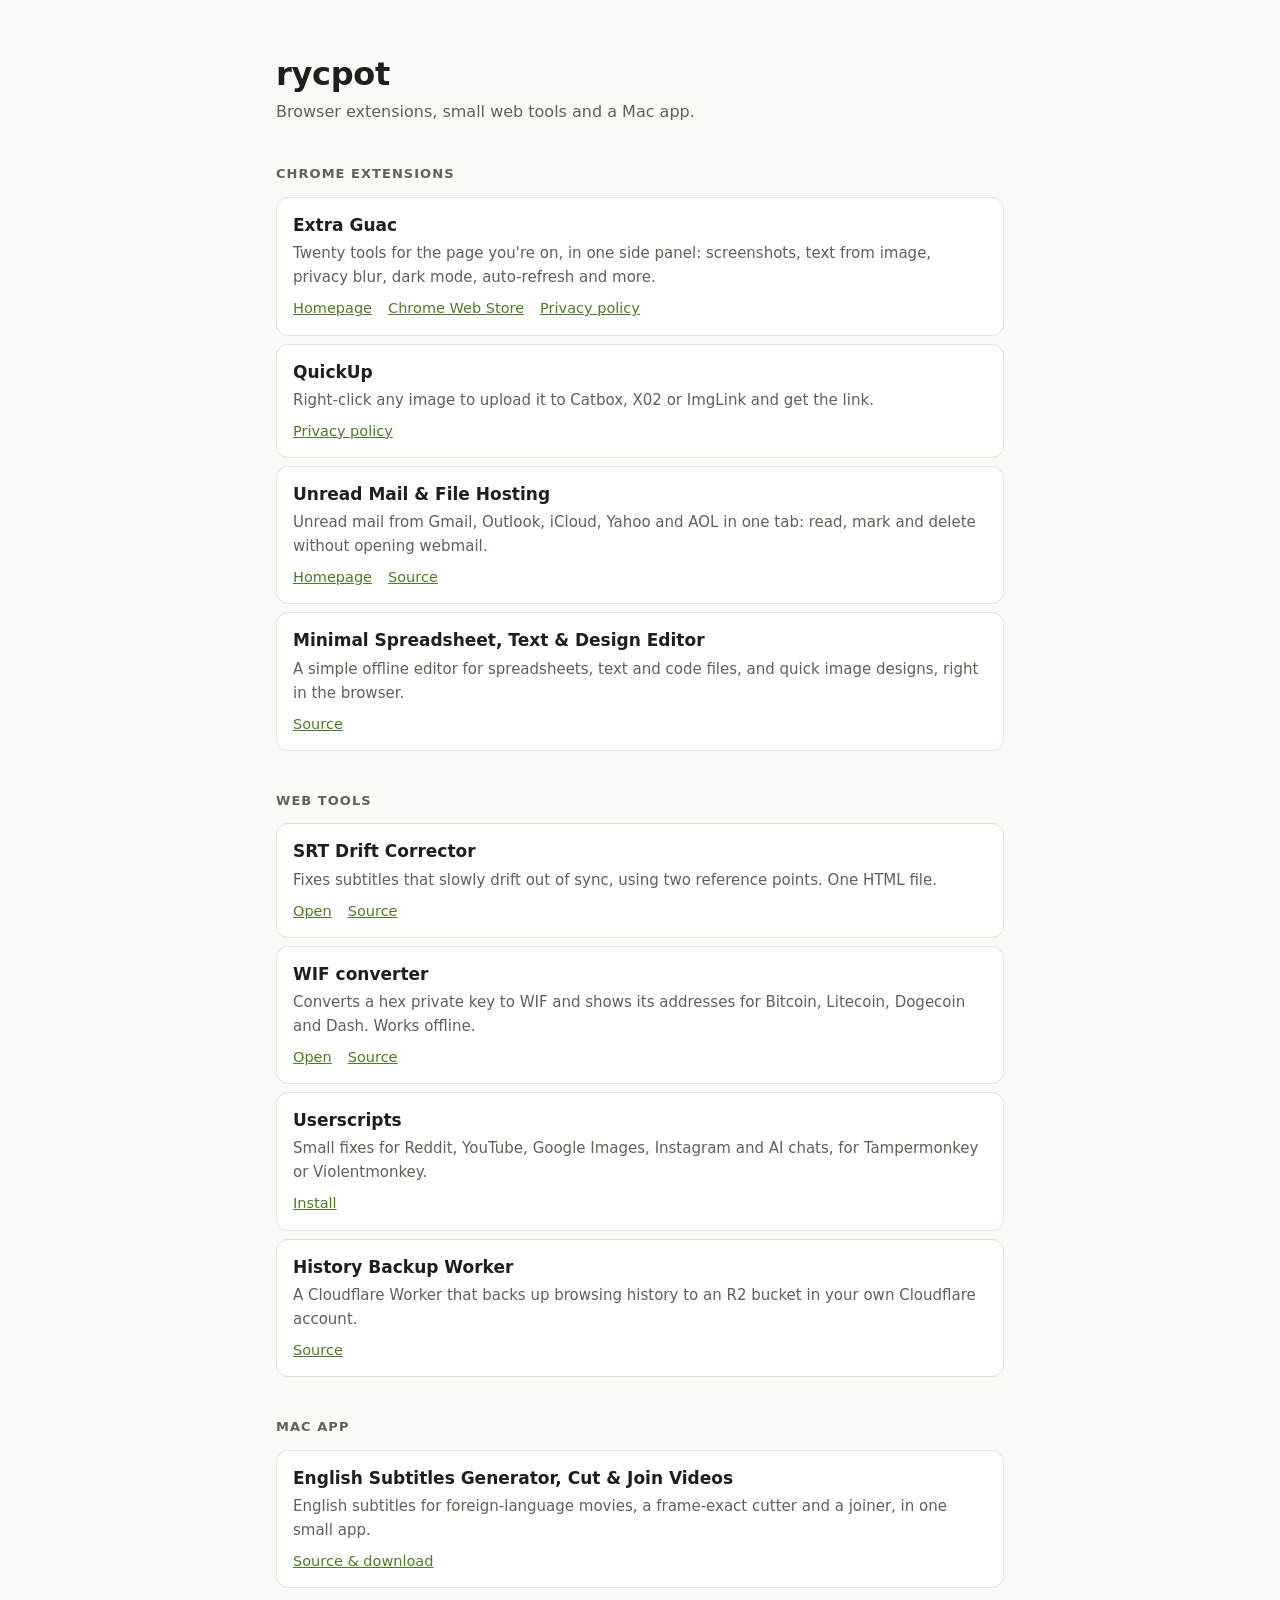
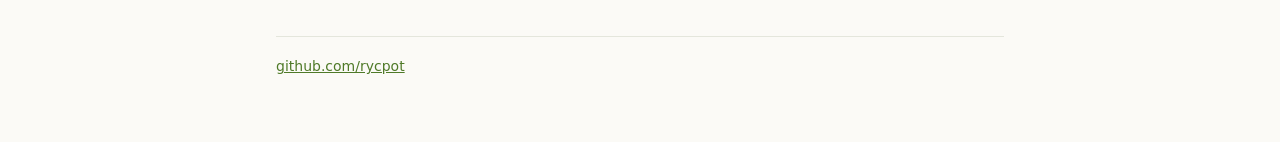
==== index.html @ 49aeb798 "Add site index listing public projects Co-Authored-By: Claude Opus 5.5 <noreply@anthropic.com> Claud" ====
<!doctype html>
<html lang="en">
<head>
  <meta charset="utf-8">
  <meta name="viewport" content="width=device-width, initial-scale=1">
  <title>rycpot</title>
  <meta name="description" content="Browser extensions, small web tools and a Mac app by rycpot.">
  <style>
    :root { --bg: #fbfaf6; --card: #ffffff; --text: #1d1f1a; --muted: #5d6356; --line: #e4e6dc; --accent: #4f7a28; }
    @media (prefers-color-scheme: dark) {
      :root { --bg: #121411; --card: #1a1d18; --text: #e9ece4; --muted: #a2a99a; --line: #2b3027; --accent: #a4d46a; }
    }
    * { box-sizing: border-box; }
    body { margin: 0; background: var(--bg); color: var(--text); font: 16px/1.6 system-ui, -apple-system, "Segoe UI", Roboto, sans-serif; }
    main { max-width: 760px; margin: 0 auto; padding: 56px 16px 64px; }
    h1 { margin: 0; font-size: 32px; line-height: 1.15; letter-spacing: -.01em; }
    .intro { margin: 6px 0 0; color: var(--muted); }
    h2 { font-size: 13px; letter-spacing: .08em; text-transform: uppercase; color: var(--muted); margin: 40px 0 12px; }
    ul { list-style: none; padding: 0; margin: 0; display: grid; gap: 8px; }
    li { background: var(--card); border: 1px solid var(--line); border-radius: 12px; padding: 14px 16px; }
    li b { display: block; font-size: 17px; }
    li p { margin: 2px 0 8px; color: var(--muted); font-size: 15px; }
    .links { display: flex; flex-wrap: wrap; gap: 4px 16px; font-size: 14.5px; }
    a { color: var(--accent); }
    footer { margin-top: 48px; padding-top: 18px; border-top: 1px solid var(--line); color: var(--muted); font-size: 14px; }
  </style>
</head>
<body>
<main>
  <h1>rycpot</h1>
  <p class="intro">Browser extensions, small web tools and a Mac app.</p>

  <h2>Chrome extensions</h2>
  <ul>
    <li><b>Extra Guac</b>
      <p>Twenty tools for the page you're on, in one side panel: screenshots, text from image, privacy blur, dark mode, auto-refresh and more.</p>
      <div class="links"><a href="extra-guac/">Homepage</a><a href="https://chromewebstore.google.com/detail/extra-guac/kgaeicakljpjmpeacalbmfbcmlpploni">Chrome Web Store</a><a href="extra-guac/privacy">Privacy policy</a></div></li>
    <li><b>QuickUp</b>
      <p>Right-click any image to upload it to Catbox, X02 or ImgLink and get the link.</p>
      <div class="links"><a href="quickup">Privacy policy</a></div></li>
    <li><b>Unread Mail &amp; File Hosting</b>
      <p>Unread mail from Gmail, Outlook, iCloud, Yahoo and AOL in one tab: read, mark and delete without opening webmail.</p>
      <div class="links"><a href="Unread-Mail_File-Hosting/">Homepage</a><a href="https://github.com/rycpot/Unread-Mail_File-Hosting">Source</a></div></li>
    <li><b>Minimal Spreadsheet, Text &amp; Design Editor</b>
      <p>A simple offline editor for spreadsheets, text and code files, and quick image designs, right in the browser.</p>
      <div class="links"><a href="https://github.com/rycpot/Minimal-Spreadsheet-Text-Design-Editor">Source</a></div></li>
  </ul>

  <h2>Web tools</h2>
  <ul>
    <li><b>SRT Drift Corrector</b>
      <p>Fixes subtitles that slowly drift out of sync, using two reference points. One HTML file.</p>
      <div class="links"><a href="SRT-Drift-Corrector/">Open</a><a href="https://github.com/rycpot/SRT-Drift-Corrector">Source</a></div></li>
    <li><b>WIF converter</b>
      <p>Converts a hex private key to WIF and shows its addresses for Bitcoin, Litecoin, Dogecoin and Dash. Works offline.</p>
      <div class="links"><a href="wif-converter/">Open</a><a href="https://github.com/rycpot/wif-converter">Source</a></div></li>
    <li><b>Userscripts</b>
      <p>Small fixes for Reddit, YouTube, Google Images, Instagram and AI chats, for Tampermonkey or Violentmonkey.</p>
      <div class="links"><a href="https://github.com/rycpot/userscripts-public">Install</a></div></li>
    <li><b>History Backup Worker</b>
      <p>A Cloudflare Worker that backs up browsing history to an R2 bucket in your own Cloudflare account.</p>
      <div class="links"><a href="https://github.com/rycpot/history-backup-worker">Source</a></div></li>
  </ul>

  <h2>Mac app</h2>
  <ul>
    <li><b>English Subtitles Generator, Cut &amp; Join Videos</b>
      <p>English subtitles for foreign-language movies, a frame-exact cutter and a joiner, in one small app.</p>
      <div class="links"><a href="https://github.com/rycpot/english-subtitles-generator-cut-join-videos">Source &amp; download</a></div></li>
  </ul>

  <footer><a href="https://github.com/rycpot">github.com/rycpot</a></footer>
</main>
</body>
</html>
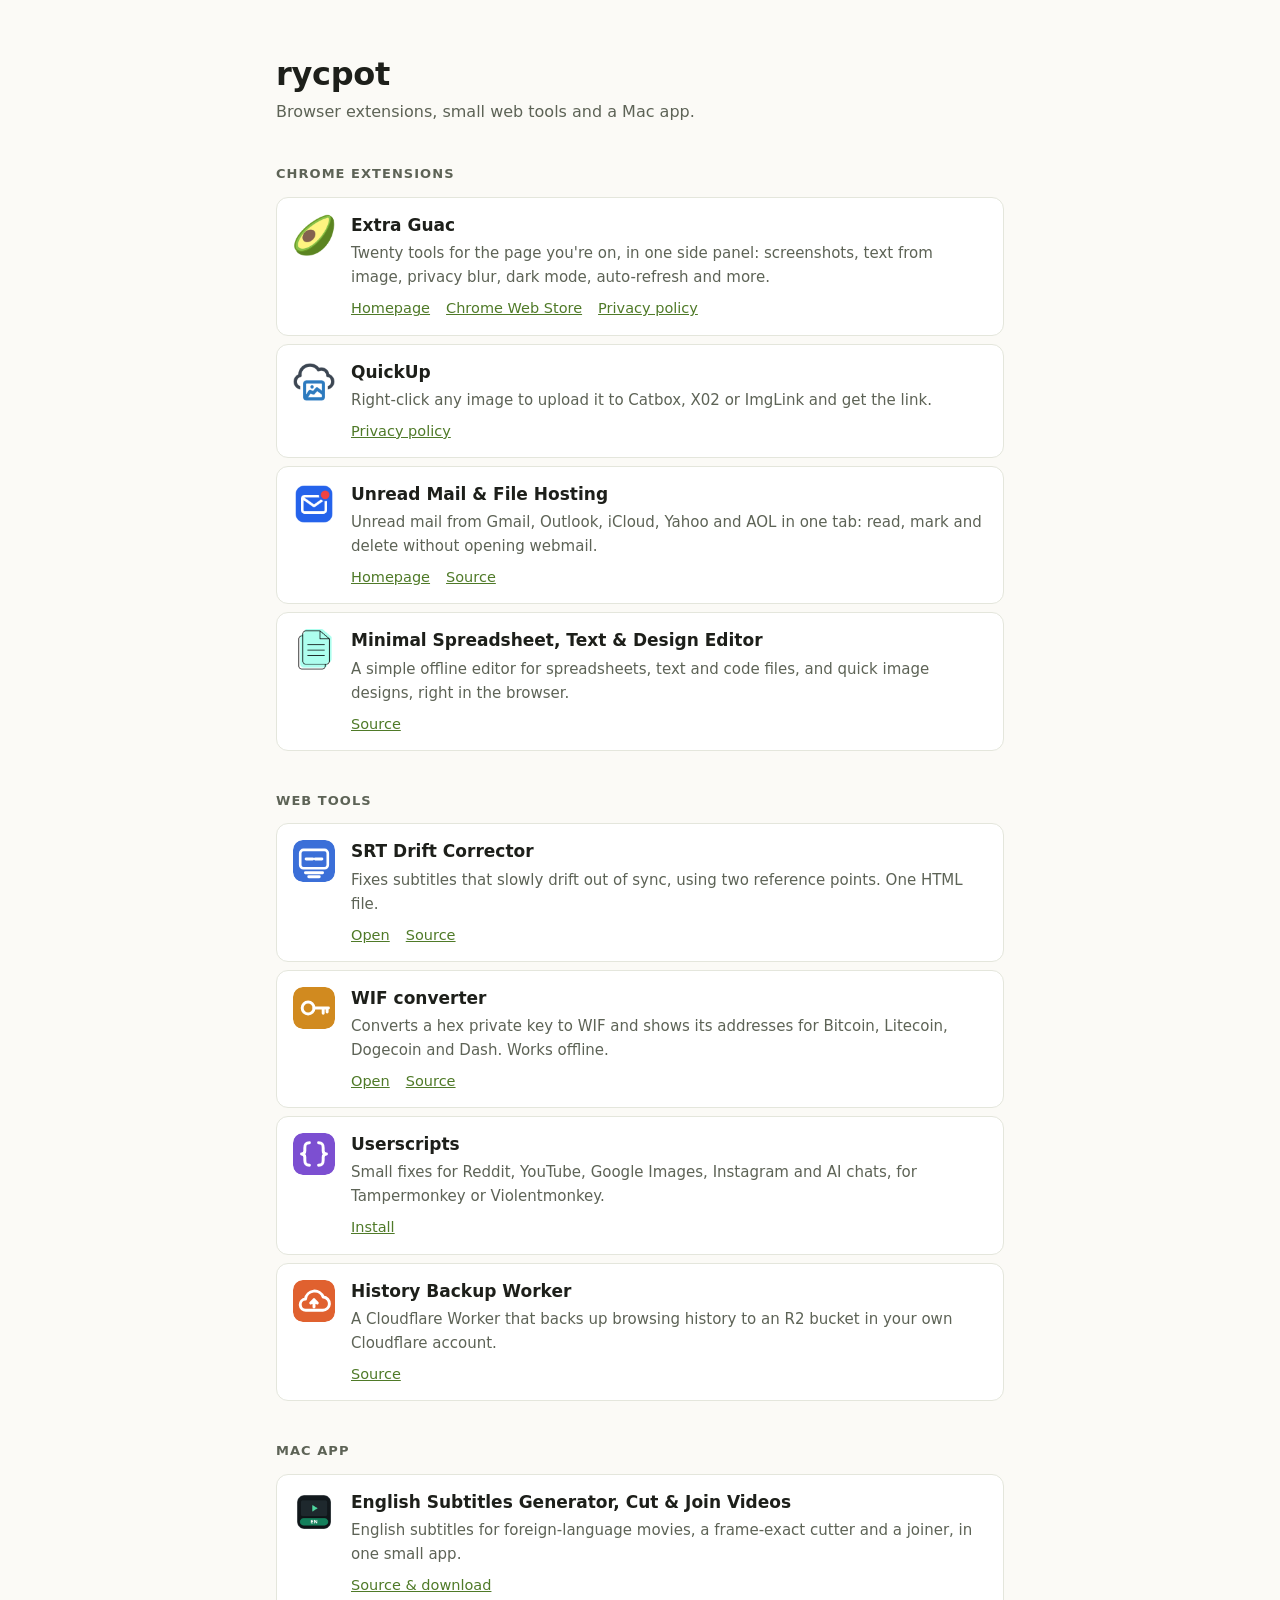
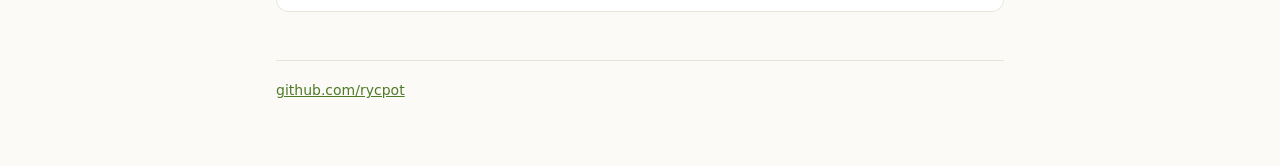
==== commit 4304626f: "Index: project icons and site favicon Co-Authored-By: Claude Opus 5.5 <noreply@anthropic.com> Claude" ====
--- a/index.html
+++ b/index.html
@@ -4,6 +4,7 @@
   <meta charset="utf-8">
   <meta name="viewport" content="width=device-width, initial-scale=1">
   <title>rycpot</title>
+  <link rel="icon" href="favicon.svg" type="image/svg+xml">
   <meta name="description" content="Browser extensions, small web tools and a Mac app by rycpot.">
   <style>
     :root { --bg: #fbfaf6; --card: #ffffff; --text: #1d1f1a; --muted: #5d6356; --line: #e4e6dc; --accent: #4f7a28; }
@@ -17,7 +18,8 @@
     .intro { margin: 6px 0 0; color: var(--muted); }
     h2 { font-size: 13px; letter-spacing: .08em; text-transform: uppercase; color: var(--muted); margin: 40px 0 12px; }
     ul { list-style: none; padding: 0; margin: 0; display: grid; gap: 8px; }
-    li { background: var(--card); border: 1px solid var(--line); border-radius: 12px; padding: 14px 16px; }
+    li { position: relative; background: var(--card); border: 1px solid var(--line); border-radius: 12px; padding: 14px 16px 14px 74px; min-height: 74px; }
+    li .ico { position: absolute; left: 16px; top: 16px; width: 42px; height: 42px; border-radius: 10px; object-fit: contain; }
     li b { display: block; font-size: 17px; }
     li p { margin: 2px 0 8px; color: var(--muted); font-size: 15px; }
     .links { display: flex; flex-wrap: wrap; gap: 4px 16px; font-size: 14.5px; }
@@ -32,44 +34,44 @@
 
   <h2>Chrome extensions</h2>
   <ul>
-    <li><b>Extra Guac</b>
+    <li><img class="ico" src="extra-guac/icon.png" alt="" width="42" height="42"><b>Extra Guac</b>
       <p>Twenty tools for the page you're on, in one side panel: screenshots, text from image, privacy blur, dark mode, auto-refresh and more.</p>
-      <div class="links"><a href="extra-guac/">Homepage</a><a href="https://chromewebstore.google.com/detail/extra-guac/kgaeicakljpjmpeacalbmfbcmlpploni">Chrome Web Store</a><a href="extra-guac/privacy">Privacy policy</a></div></li>
-    <li><b>QuickUp</b>
+      <div class="links"><a target="_blank" rel="noopener" href="extra-guac/">Homepage</a><a target="_blank" rel="noopener" href="https://chromewebstore.google.com/detail/extra-guac/kgaeicakljpjmpeacalbmfbcmlpploni">Chrome Web Store</a><a target="_blank" rel="noopener" href="extra-guac/privacy">Privacy policy</a></div></li>
+    <li><img class="ico" src="icons/quickup.png" alt="" width="42" height="42"><b>QuickUp</b>
       <p>Right-click any image to upload it to Catbox, X02 or ImgLink and get the link.</p>
-      <div class="links"><a href="quickup">Privacy policy</a></div></li>
-    <li><b>Unread Mail &amp; File Hosting</b>
+      <div class="links"><a target="_blank" rel="noopener" href="quickup">Privacy policy</a></div></li>
+    <li><img class="ico" src="icons/unread-mail.png" alt="" width="42" height="42"><b>Unread Mail &amp; File Hosting</b>
       <p>Unread mail from Gmail, Outlook, iCloud, Yahoo and AOL in one tab: read, mark and delete without opening webmail.</p>
-      <div class="links"><a href="Unread-Mail_File-Hosting/">Homepage</a><a href="https://github.com/rycpot/Unread-Mail_File-Hosting">Source</a></div></li>
-    <li><b>Minimal Spreadsheet, Text &amp; Design Editor</b>
+      <div class="links"><a target="_blank" rel="noopener" href="Unread-Mail_File-Hosting/">Homepage</a><a target="_blank" rel="noopener" href="https://github.com/rycpot/Unread-Mail_File-Hosting">Source</a></div></li>
+    <li><img class="ico" src="icons/minimal-editor.png" alt="" width="42" height="42"><b>Minimal Spreadsheet, Text &amp; Design Editor</b>
       <p>A simple offline editor for spreadsheets, text and code files, and quick image designs, right in the browser.</p>
-      <div class="links"><a href="https://github.com/rycpot/Minimal-Spreadsheet-Text-Design-Editor">Source</a></div></li>
+      <div class="links"><a target="_blank" rel="noopener" href="https://github.com/rycpot/Minimal-Spreadsheet-Text-Design-Editor">Source</a></div></li>
   </ul>
 
   <h2>Web tools</h2>
   <ul>
-    <li><b>SRT Drift Corrector</b>
+    <li><img class="ico" src="icons/srt-drift.svg" alt="" width="42" height="42"><b>SRT Drift Corrector</b>
       <p>Fixes subtitles that slowly drift out of sync, using two reference points. One HTML file.</p>
-      <div class="links"><a href="SRT-Drift-Corrector/">Open</a><a href="https://github.com/rycpot/SRT-Drift-Corrector">Source</a></div></li>
-    <li><b>WIF converter</b>
+      <div class="links"><a target="_blank" rel="noopener" href="SRT-Drift-Corrector/">Open</a><a target="_blank" rel="noopener" href="https://github.com/rycpot/SRT-Drift-Corrector">Source</a></div></li>
+    <li><img class="ico" src="icons/wif-converter.svg" alt="" width="42" height="42"><b>WIF converter</b>
       <p>Converts a hex private key to WIF and shows its addresses for Bitcoin, Litecoin, Dogecoin and Dash. Works offline.</p>
-      <div class="links"><a href="wif-converter/">Open</a><a href="https://github.com/rycpot/wif-converter">Source</a></div></li>
-    <li><b>Userscripts</b>
+      <div class="links"><a target="_blank" rel="noopener" href="wif-converter/">Open</a><a target="_blank" rel="noopener" href="https://github.com/rycpot/wif-converter">Source</a></div></li>
+    <li><img class="ico" src="icons/userscripts.svg" alt="" width="42" height="42"><b>Userscripts</b>
       <p>Small fixes for Reddit, YouTube, Google Images, Instagram and AI chats, for Tampermonkey or Violentmonkey.</p>
-      <div class="links"><a href="https://github.com/rycpot/userscripts-public">Install</a></div></li>
-    <li><b>History Backup Worker</b>
+      <div class="links"><a target="_blank" rel="noopener" href="https://github.com/rycpot/userscripts-public">Install</a></div></li>
+    <li><img class="ico" src="icons/history-worker.svg" alt="" width="42" height="42"><b>History Backup Worker</b>
       <p>A Cloudflare Worker that backs up browsing history to an R2 bucket in your own Cloudflare account.</p>
-      <div class="links"><a href="https://github.com/rycpot/history-backup-worker">Source</a></div></li>
+      <div class="links"><a target="_blank" rel="noopener" href="https://github.com/rycpot/history-backup-worker">Source</a></div></li>
   </ul>
 
   <h2>Mac app</h2>
   <ul>
-    <li><b>English Subtitles Generator, Cut &amp; Join Videos</b>
+    <li><img class="ico" src="icons/subtitles-mac.png" alt="" width="42" height="42"><b>English Subtitles Generator, Cut &amp; Join Videos</b>
       <p>English subtitles for foreign-language movies, a frame-exact cutter and a joiner, in one small app.</p>
-      <div class="links"><a href="https://github.com/rycpot/english-subtitles-generator-cut-join-videos">Source &amp; download</a></div></li>
+      <div class="links"><a target="_blank" rel="noopener" href="https://github.com/rycpot/english-subtitles-generator-cut-join-videos">Source &amp; download</a></div></li>
   </ul>
 
-  <footer><a href="https://github.com/rycpot">github.com/rycpot</a></footer>
+  <footer><a target="_blank" rel="noopener" href="https://github.com/rycpot">github.com/rycpot</a></footer>
 </main>
 </body>
 </html>
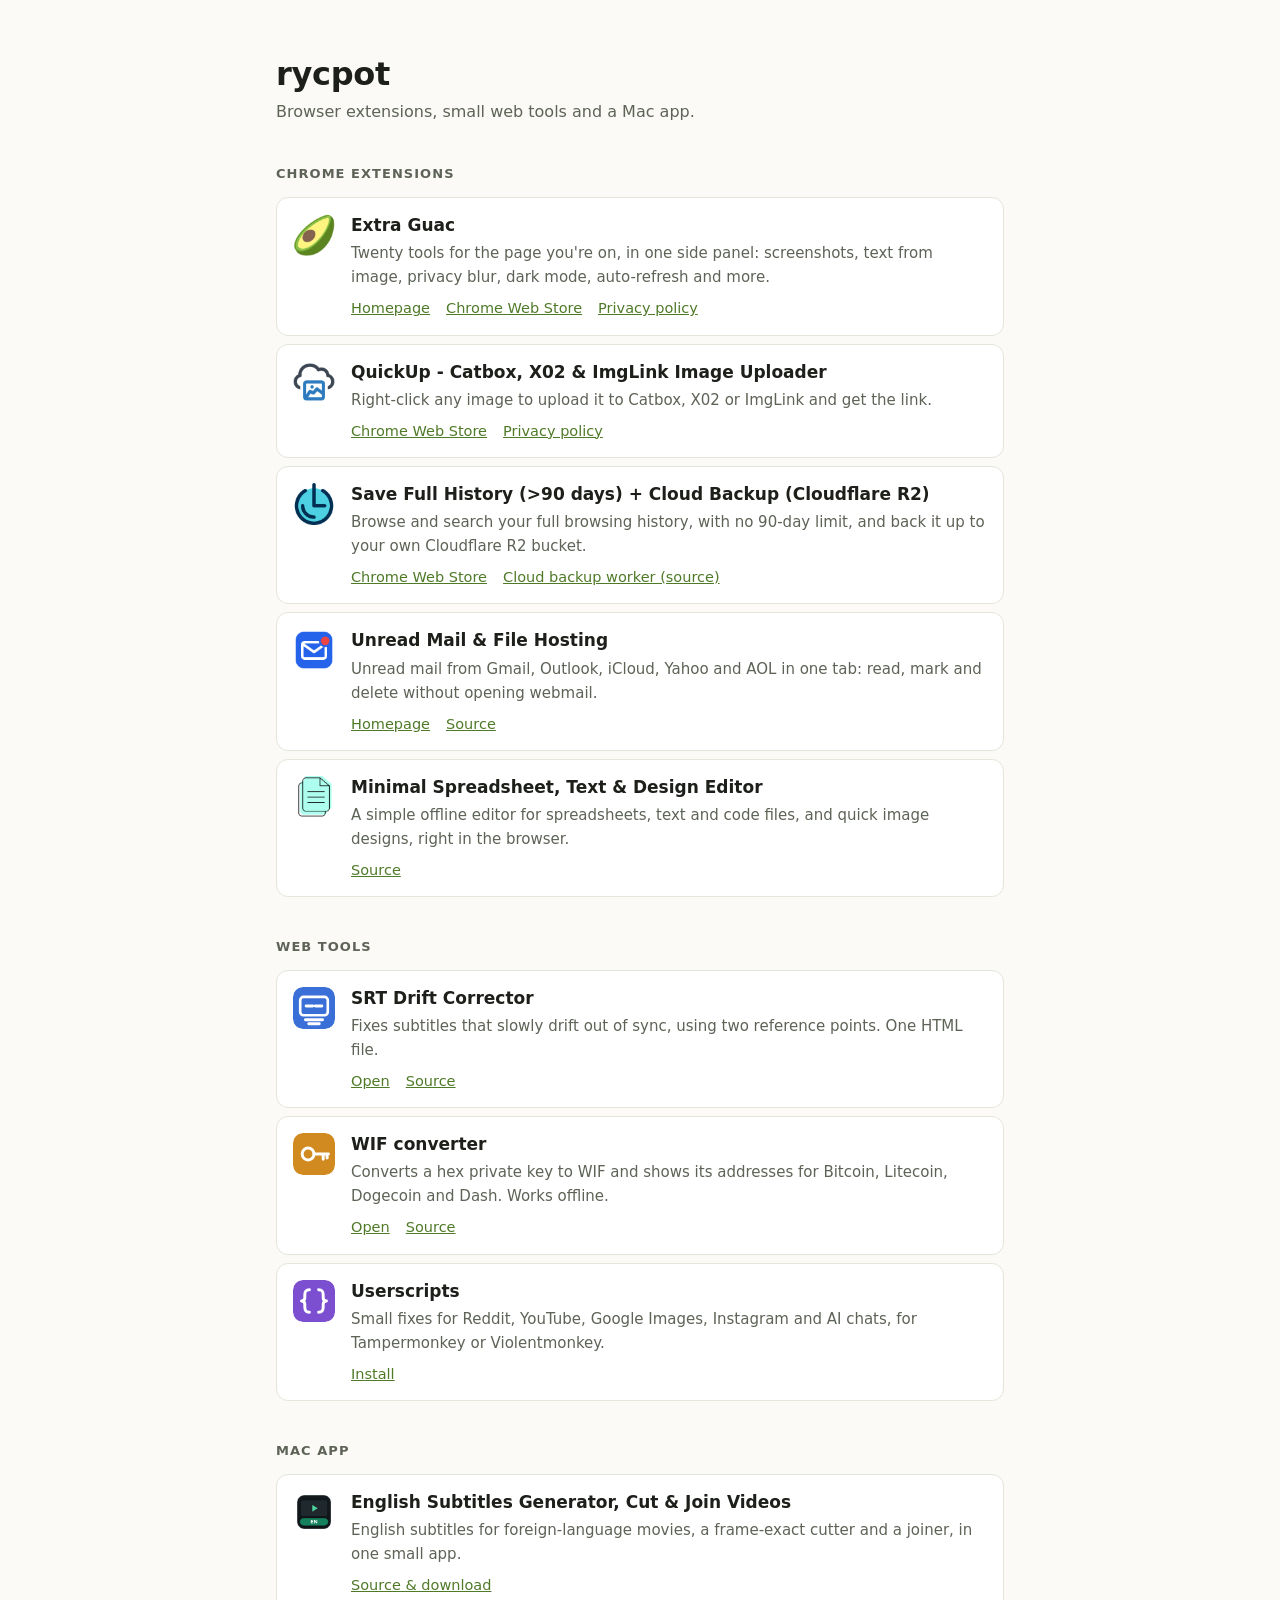
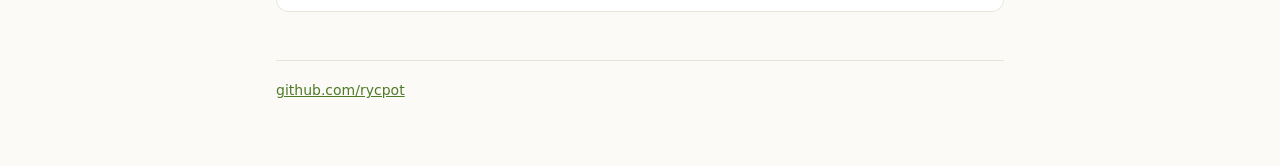
==== commit b40f7f86: "Index: Web Store links for QuickUp and Save Full History Co-Authored-By: Claude Opus 5.5 <noreply@an" ====
--- a/index.html
+++ b/index.html
@@ -37,9 +37,12 @@
     <li><img class="ico" src="extra-guac/icon.png" alt="" width="42" height="42"><b>Extra Guac</b>
       <p>Twenty tools for the page you're on, in one side panel: screenshots, text from image, privacy blur, dark mode, auto-refresh and more.</p>
       <div class="links"><a target="_blank" rel="noopener" href="extra-guac/">Homepage</a><a target="_blank" rel="noopener" href="https://chromewebstore.google.com/detail/extra-guac/kgaeicakljpjmpeacalbmfbcmlpploni">Chrome Web Store</a><a target="_blank" rel="noopener" href="extra-guac/privacy">Privacy policy</a></div></li>
-    <li><img class="ico" src="icons/quickup.png" alt="" width="42" height="42"><b>QuickUp</b>
+    <li><img class="ico" src="icons/quickup.png" alt="" width="42" height="42"><b>QuickUp - Catbox, X02 &amp; ImgLink Image Uploader</b>
       <p>Right-click any image to upload it to Catbox, X02 or ImgLink and get the link.</p>
-      <div class="links"><a target="_blank" rel="noopener" href="quickup">Privacy policy</a></div></li>
+      <div class="links"><a target="_blank" rel="noopener" href="https://chromewebstore.google.com/detail/quickup-catbox-image-uplo/bdfpiafkogeaapcnlmddfakipconkonp">Chrome Web Store</a><a target="_blank" rel="noopener" href="quickup">Privacy policy</a></div></li>
+    <li><img class="ico" src="icons/full-history.png" alt="" width="42" height="42"><b>Save Full History (&gt;90 days) + Cloud Backup (Cloudflare R2)</b>
+      <p>Browse and search your full browsing history, with no 90-day limit, and back it up to your own Cloudflare R2 bucket.</p>
+      <div class="links"><a target="_blank" rel="noopener" href="https://chromewebstore.google.com/detail/save-full-history%3E90-days/nkccinngaddekjhhlihbddpknmgbcodn">Chrome Web Store</a><a target="_blank" rel="noopener" href="https://github.com/rycpot/history-backup-worker">Cloud backup worker (source)</a></div></li>
     <li><img class="ico" src="icons/unread-mail.png" alt="" width="42" height="42"><b>Unread Mail &amp; File Hosting</b>
       <p>Unread mail from Gmail, Outlook, iCloud, Yahoo and AOL in one tab: read, mark and delete without opening webmail.</p>
       <div class="links"><a target="_blank" rel="noopener" href="Unread-Mail_File-Hosting/">Homepage</a><a target="_blank" rel="noopener" href="https://github.com/rycpot/Unread-Mail_File-Hosting">Source</a></div></li>
@@ -59,9 +62,6 @@
     <li><img class="ico" src="icons/userscripts.svg" alt="" width="42" height="42"><b>Userscripts</b>
       <p>Small fixes for Reddit, YouTube, Google Images, Instagram and AI chats, for Tampermonkey or Violentmonkey.</p>
       <div class="links"><a target="_blank" rel="noopener" href="https://github.com/rycpot/userscripts-public">Install</a></div></li>
-    <li><img class="ico" src="icons/history-worker.svg" alt="" width="42" height="42"><b>History Backup Worker</b>
-      <p>A Cloudflare Worker that backs up browsing history to an R2 bucket in your own Cloudflare account.</p>
-      <div class="links"><a target="_blank" rel="noopener" href="https://github.com/rycpot/history-backup-worker">Source</a></div></li>
   </ul>
 
   <h2>Mac app</h2>
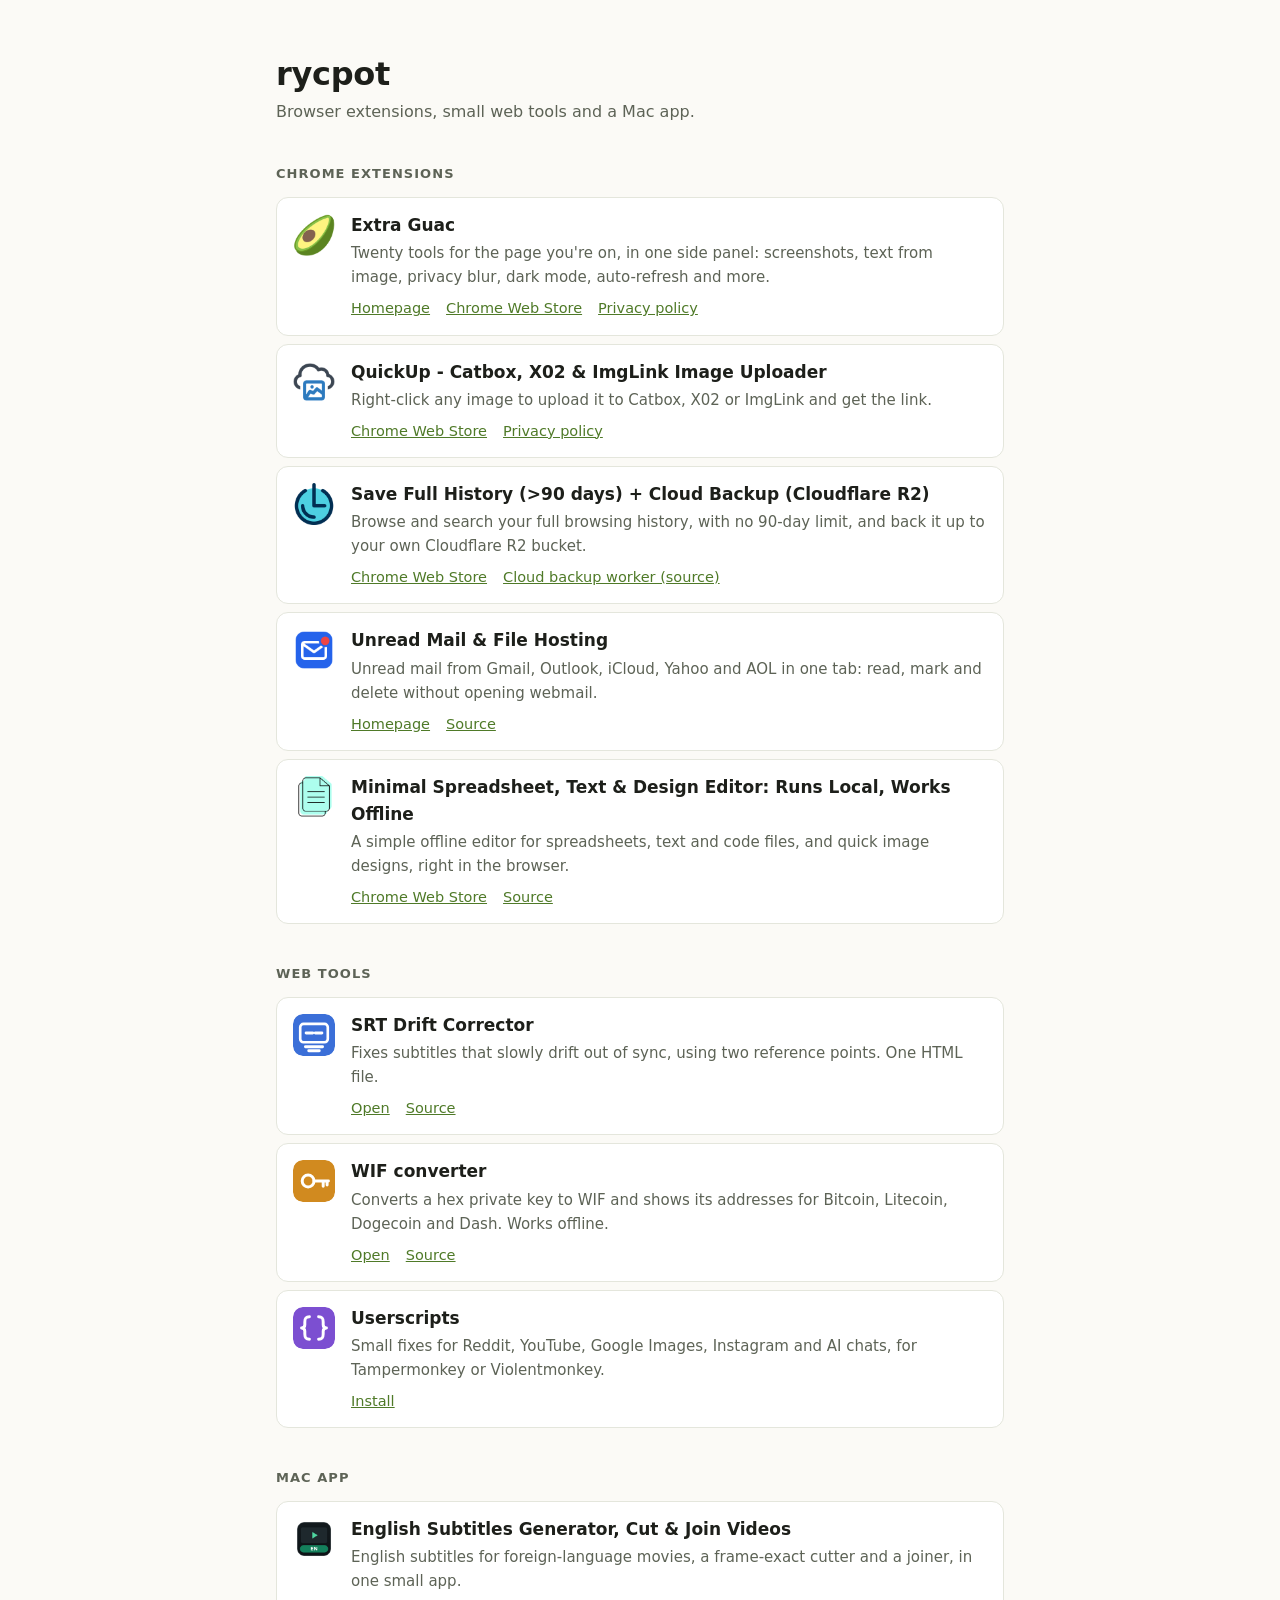
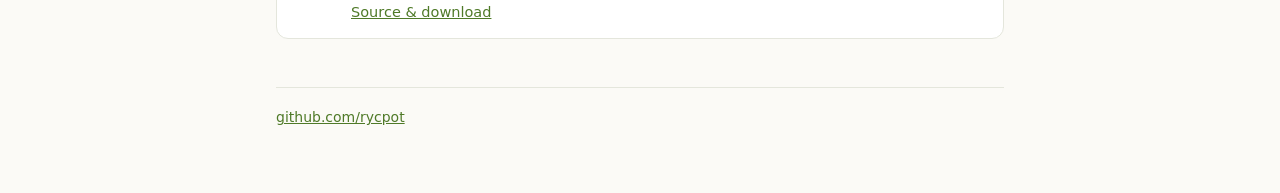
==== commit ee65d12b: "Index: Web Store link and full title for Minimal editor Co-Authored-By: Claude Opus 5.5 <noreply@ant" ====
--- a/index.html
+++ b/index.html
@@ -46,9 +46,9 @@
     <li><img class="ico" src="icons/unread-mail.png" alt="" width="42" height="42"><b>Unread Mail &amp; File Hosting</b>
       <p>Unread mail from Gmail, Outlook, iCloud, Yahoo and AOL in one tab: read, mark and delete without opening webmail.</p>
       <div class="links"><a target="_blank" rel="noopener" href="Unread-Mail_File-Hosting/">Homepage</a><a target="_blank" rel="noopener" href="https://github.com/rycpot/Unread-Mail_File-Hosting">Source</a></div></li>
-    <li><img class="ico" src="icons/minimal-editor.png" alt="" width="42" height="42"><b>Minimal Spreadsheet, Text &amp; Design Editor</b>
+    <li><img class="ico" src="icons/minimal-editor.png" alt="" width="42" height="42"><b>Minimal Spreadsheet, Text &amp; Design Editor: Runs Local, Works Offline</b>
       <p>A simple offline editor for spreadsheets, text and code files, and quick image designs, right in the browser.</p>
-      <div class="links"><a target="_blank" rel="noopener" href="https://github.com/rycpot/Minimal-Spreadsheet-Text-Design-Editor">Source</a></div></li>
+      <div class="links"><a target="_blank" rel="noopener" href="https://chromewebstore.google.com/detail/minimal-spreadsheet-text/ipibofmjfgkdjfanoainopimacngokjd">Chrome Web Store</a><a target="_blank" rel="noopener" href="https://github.com/rycpot/Minimal-Spreadsheet-Text-Design-Editor">Source</a></div></li>
   </ul>
 
   <h2>Web tools</h2>
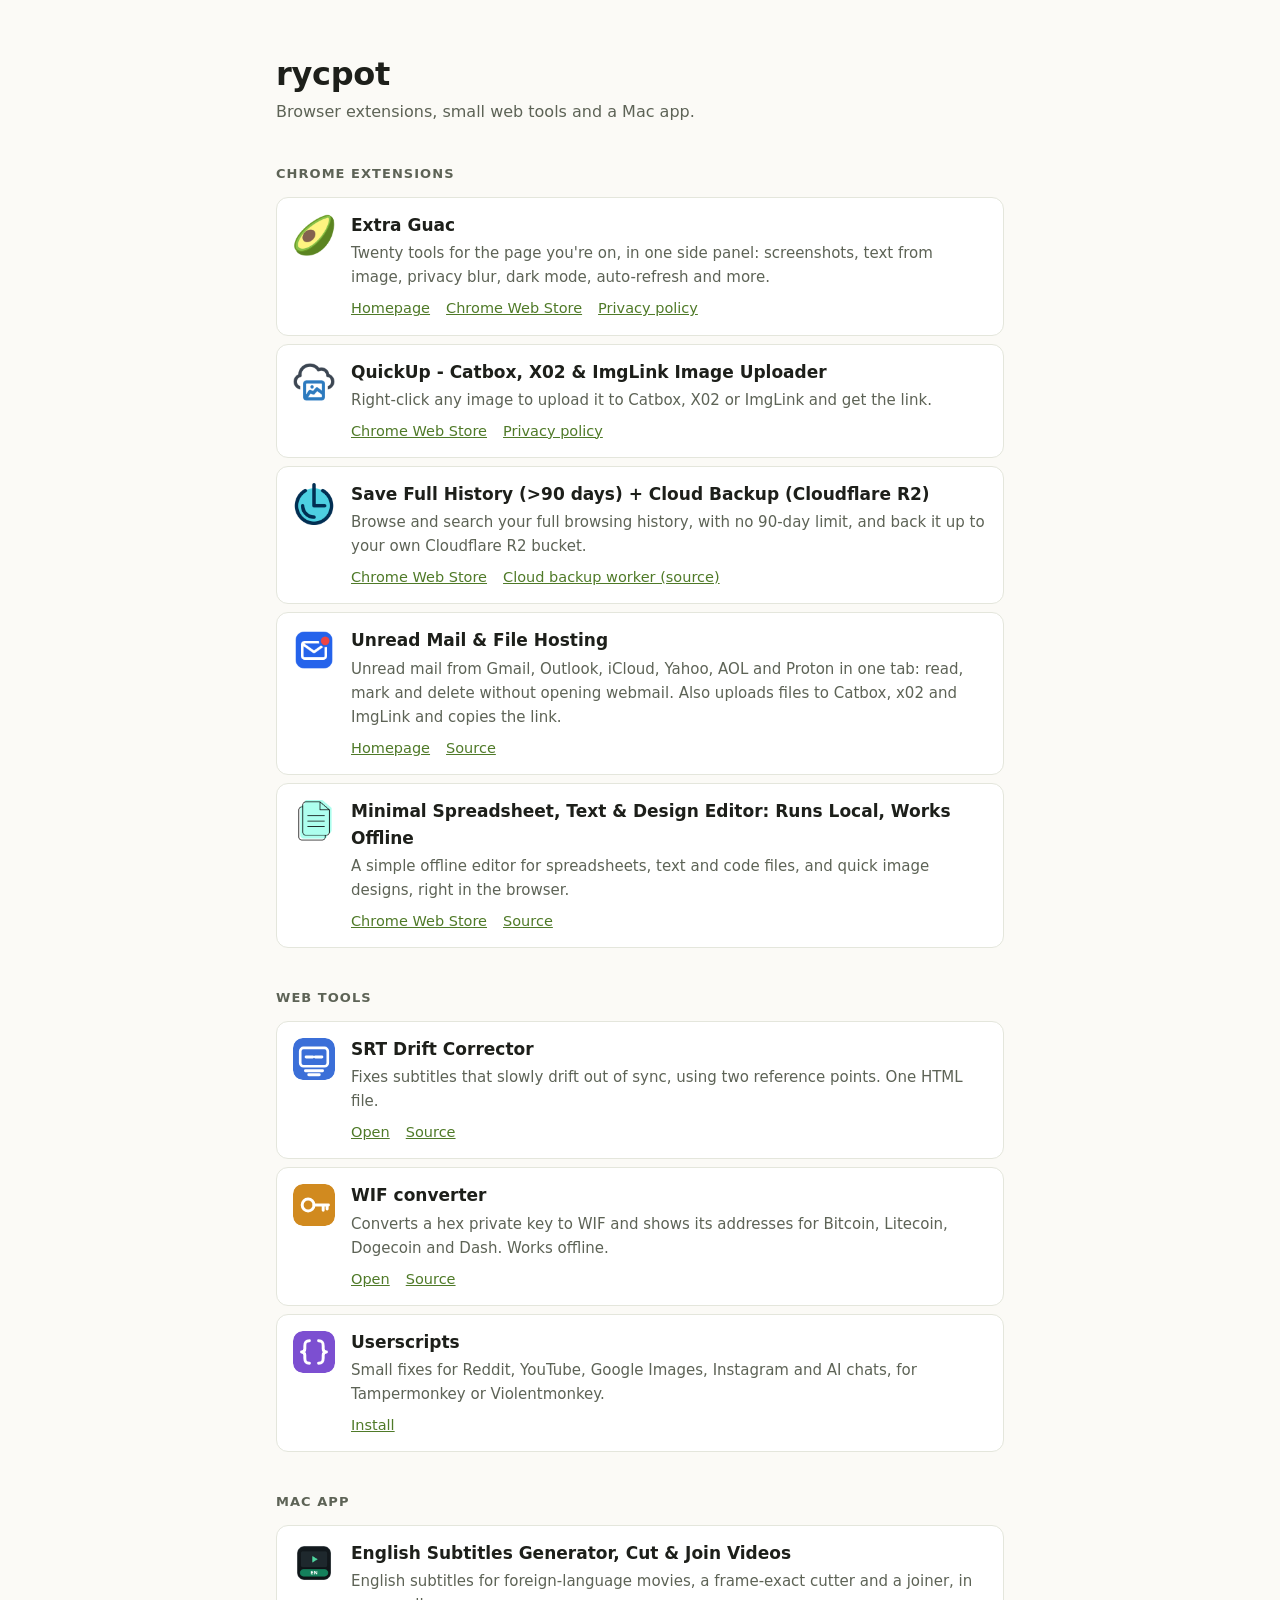
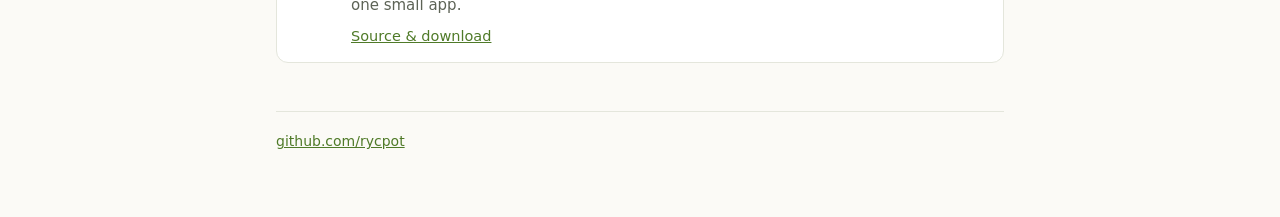
==== commit 39d11f4c: "Homepage: add Proton and file hosting to Unread Mail & File Hosting Co-Authored-By: Claude Opus 5.5 " ====
--- a/index.html
+++ b/index.html
@@ -44,7 +44,7 @@
       <p>Browse and search your full browsing history, with no 90-day limit, and back it up to your own Cloudflare R2 bucket.</p>
       <div class="links"><a target="_blank" rel="noopener" href="https://chromewebstore.google.com/detail/save-full-history%3E90-days/nkccinngaddekjhhlihbddpknmgbcodn">Chrome Web Store</a><a target="_blank" rel="noopener" href="https://github.com/rycpot/history-backup-worker">Cloud backup worker (source)</a></div></li>
     <li><img class="ico" src="icons/unread-mail.png" alt="" width="42" height="42"><b>Unread Mail &amp; File Hosting</b>
-      <p>Unread mail from Gmail, Outlook, iCloud, Yahoo and AOL in one tab: read, mark and delete without opening webmail.</p>
+      <p>Unread mail from Gmail, Outlook, iCloud, Yahoo, AOL and Proton in one tab: read, mark and delete without opening webmail. Also uploads files to Catbox, x02 and ImgLink and copies the link.</p>
       <div class="links"><a target="_blank" rel="noopener" href="Unread-Mail_File-Hosting/">Homepage</a><a target="_blank" rel="noopener" href="https://github.com/rycpot/Unread-Mail_File-Hosting">Source</a></div></li>
     <li><img class="ico" src="icons/minimal-editor.png" alt="" width="42" height="42"><b>Minimal Spreadsheet, Text &amp; Design Editor: Runs Local, Works Offline</b>
       <p>A simple offline editor for spreadsheets, text and code files, and quick image designs, right in the browser.</p>
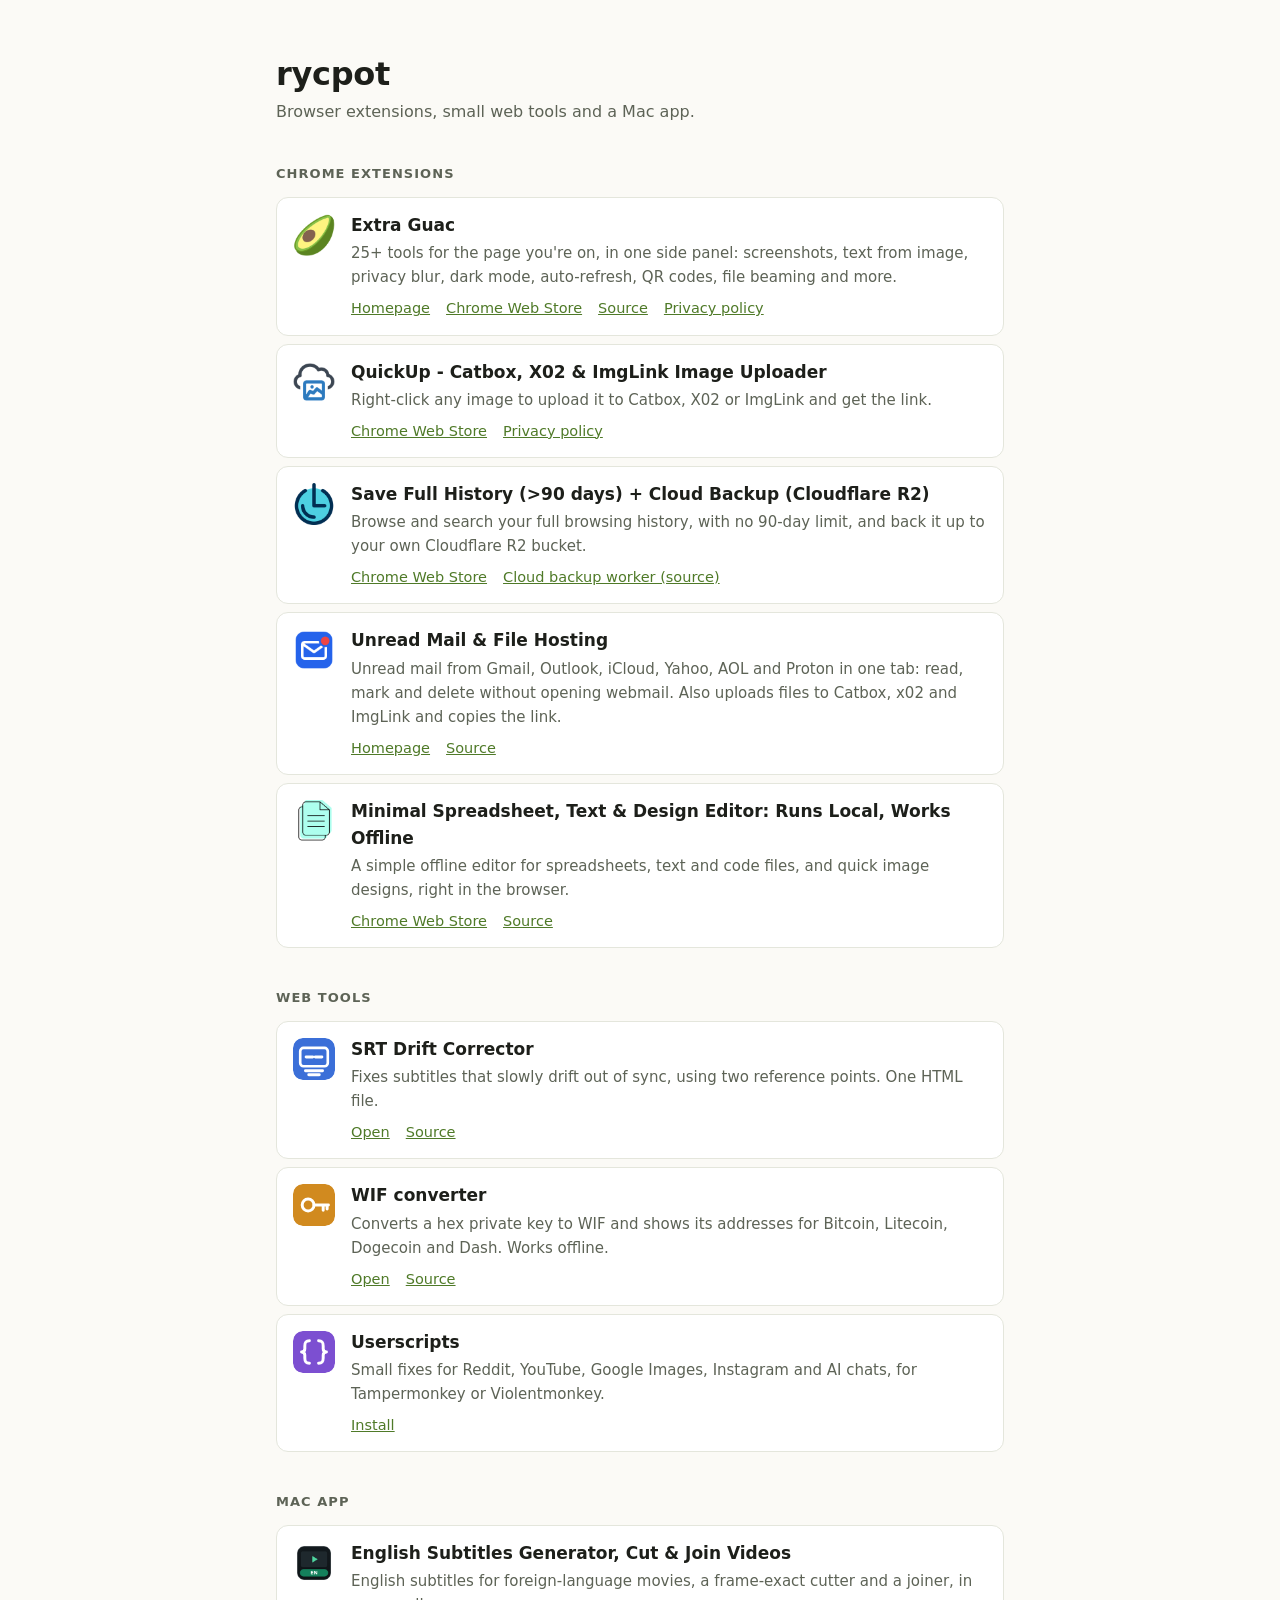
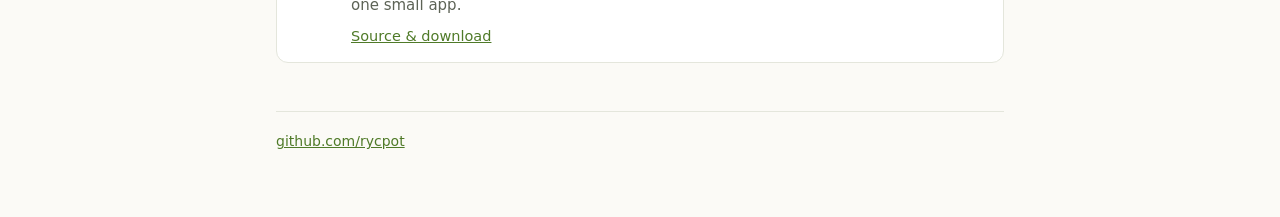
==== commit 692c869f: "Update site" ====
--- a/index.html
+++ b/index.html
@@ -35,8 +35,8 @@
   <h2>Chrome extensions</h2>
   <ul>
     <li><img class="ico" src="extra-guac/icon.png" alt="" width="42" height="42"><b>Extra Guac</b>
-      <p>Twenty tools for the page you're on, in one side panel: screenshots, text from image, privacy blur, dark mode, auto-refresh and more.</p>
-      <div class="links"><a target="_blank" rel="noopener" href="extra-guac/">Homepage</a><a target="_blank" rel="noopener" href="https://chromewebstore.google.com/detail/extra-guac/kgaeicakljpjmpeacalbmfbcmlpploni">Chrome Web Store</a><a target="_blank" rel="noopener" href="extra-guac/privacy">Privacy policy</a></div></li>
+      <p>25+ tools for the page you're on, in one side panel: screenshots, text from image, privacy blur, dark mode, auto-refresh, QR codes, file beaming and more.</p>
+      <div class="links"><a target="_blank" rel="noopener" href="extra-guac/">Homepage</a><a target="_blank" rel="noopener" href="https://chromewebstore.google.com/detail/extra-guac/kgaeicakljpjmpeacalbmfbcmlpploni">Chrome Web Store</a><a target="_blank" rel="noopener" href="https://github.com/rycpot/extra-guac">Source</a><a target="_blank" rel="noopener" href="extra-guac/privacy">Privacy policy</a></div></li>
     <li><img class="ico" src="icons/quickup.png" alt="" width="42" height="42"><b>QuickUp - Catbox, X02 &amp; ImgLink Image Uploader</b>
       <p>Right-click any image to upload it to Catbox, X02 or ImgLink and get the link.</p>
       <div class="links"><a target="_blank" rel="noopener" href="https://chromewebstore.google.com/detail/quickup-catbox-image-uplo/bdfpiafkogeaapcnlmddfakipconkonp">Chrome Web Store</a><a target="_blank" rel="noopener" href="quickup">Privacy policy</a></div></li>
